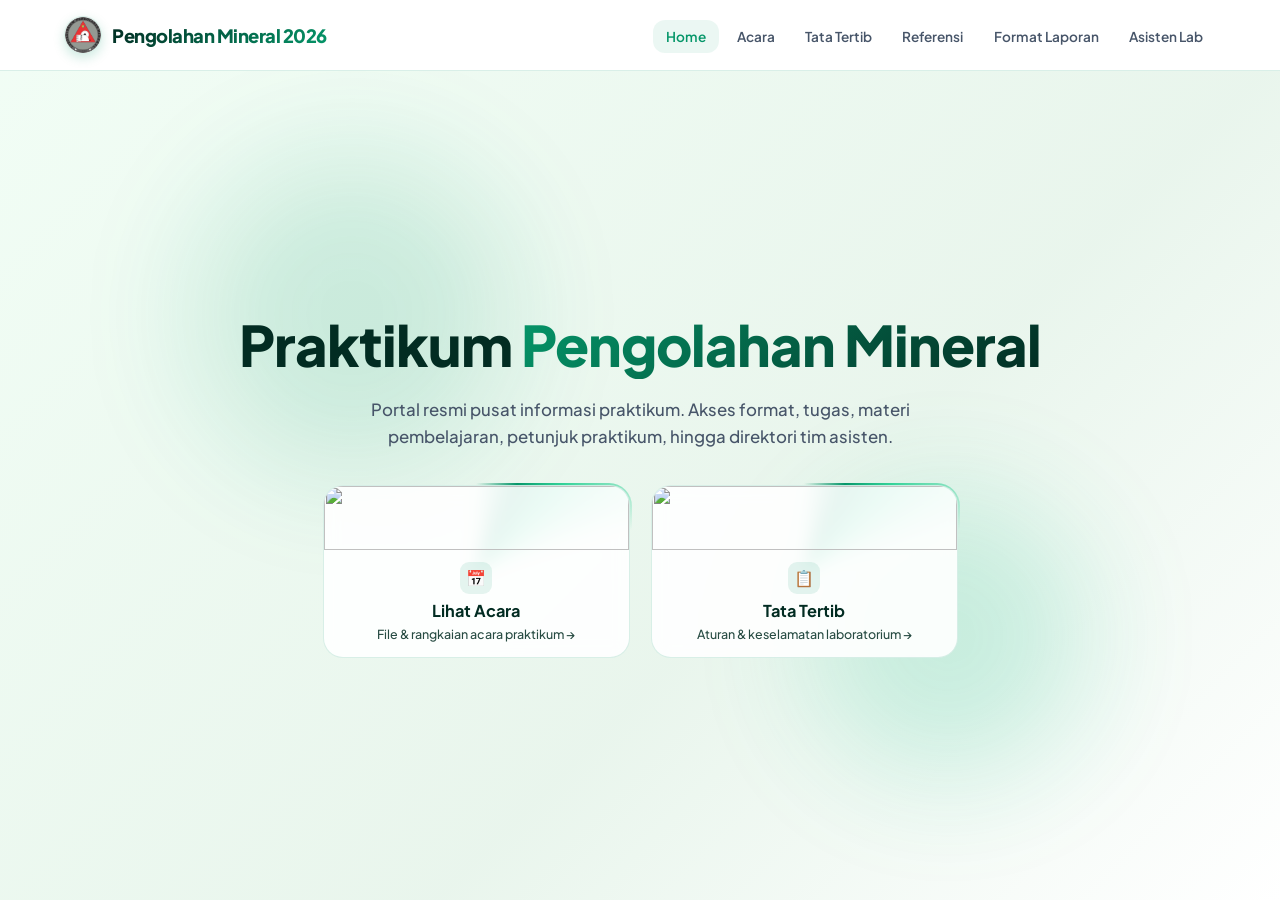
==== index.html @ 30dfb005 "initial commit" ====
<!DOCTYPE html>
<html lang="id">
<head>
  <meta charset="UTF-8">
  <meta name="viewport" content="width=device-width, initial-scale=1.0">
  <link rel="icon" type="png" href="logo.png">
  <title>LAB PM 2026</title>

  <!-- Google Fonts: Plus Jakarta Sans -->
  <link rel="preconnect" href="https://fonts.googleapis.com">
  <link rel="preconnect" href="https://fonts.gstatic.com" crossorigin>
  <link href="https://fonts.googleapis.com/css2?family=Plus+Jakarta+Sans:wght@300;400;500;600;700;800&display=swap" rel="stylesheet">

  <!-- CSS terpisah: common.css (nav & dasar, seragam di semua halaman) + index.css (khusus halaman ini) -->
  <link rel="stylesheet" href="css/common.css">
  <link rel="stylesheet" href="css/index.css">
</head>
<body>

  <div class="app-container">
    <!-- NAVBAR (markup seragam di semua halaman) -->
    <header class="top-header">
      <div class="nav-container">
        <a href="index.html" class="brand">
          <div class="brand-logo"><img src="logo.png" alt="Logo Laboratorium Pengolahan Mineral"></div>
          <span>Pengolahan Mineral 2026</span>
        </a>

        <button class="nav-toggle" id="navToggle" aria-label="Buka menu navigasi">
          <span></span><span></span><span></span>
        </button>

        <nav id="mainNav">
          <ul>
            <li><a href="index.html" class="active">Home</a></li>
            <li><a href="acara.html">Acara</a></li>
            <li><a href="tata_tertib.html">Tata Tertib</a></li>
            <li><a href="refrensi.html">Referensi</a></li>
            <li><a href="format_laporan.html">Format Laporan</a></li>
            <li><a href="asiste_lab.html">Asisten Lab</a></li>
          </ul>
        </nav>
      </div>
    </header>

    <!-- HERO SECTION FIT LAYAR -->
    <main class="hero-section">
      <!-- Orbs Animasi Bergerak di Background -->
      <div class="animated-orb orb-1"></div>
      <div class="animated-orb orb-2"></div>

      <div class="hero-container">

        <h1 class="hero-title">
          Praktikum <span>Pengolahan Mineral</span>
        </h1>

        <p class="hero-desc">
          Portal resmi pusat informasi praktikum. Akses format, tugas, materi pembelajaran, petunjuk praktikum, hingga direktori tim asisten.
        </p>

        <div class="hero-actions">
          <div class="action-card-glow">
            <a href="acara.html" class="action-card action-card-secondary">
              <div class="action-card-media">
                <img src="https://images.unsplash.com/photo-1600363503477-a8d1d6d57dfc?q=80&w=2022&auto=format&fit=crop&ixlib=rb-4.1.0&ixid=M3wxMjA3fDB8MHxwaG90by1wYWdlfHx8fGVufDB8fHx8fA%3D%3D" alt="" loading="lazy">
              </div>
              <div class="action-card-content">
                <span class="action-card-icon">📅</span>
                <span class="action-card-body">
                  <span class="action-card-title">Lihat Acara</span>
                  <span class="action-card-desc">File & rangkaian acara praktikum  →</span>
                </span>
              </div>
            </a>
          </div>
          <div class="action-card-glow">
            <a href="tata_tertib.html" class="action-card action-card-secondary">
              <div class="action-card-media">
                <img src="https://images.unsplash.com/photo-1562240020-ce31ccb0fa7d?q=80&w=1974&auto=format&fit=crop&ixlib=rb-4.1.0&ixid=M3wxMjA3fDB8MHxwaG90by1wYWdlfHx8fGVufDB8fHx8fA%3D%3D" alt="" loading="lazy">
              </div>
              <div class="action-card-content">
                <span class="action-card-icon">📋</span>
                <span class="action-card-body">
                  <span class="action-card-title">Tata Tertib</span>
                  <span class="action-card-desc">Aturan & keselamatan laboratorium  →</span>
                </span>
              </div>
            </a>
          </div>
        </div>
      </div>
    </main>
  </div>

  <script src="js/common.js"></script>
</body>
</html>
---- css/common.css ----
/* =========================================================
   COMMON.CSS
   Dipakai oleh SEMUA halaman MineralLab 2026.
   Berisi: reset, variabel warna, layout dasar, dan NAVBAR
   yang kini seragam di setiap halaman (index, acara,
   tata_tertib, refrensi, format_laporan, asiste_lab).
   ========================================================= */

* {
  margin: 0;
  padding: 0;
  box-sizing: border-box;
}

:root {
  --primary-green: #059669;
  --dark-green: #022c22;
  --mint-bg: #f0fdf4;
  --mint-soft: #e6f4ea;

  --gradient-main: linear-gradient(135deg, #059669 0%, #022c22 100%);
  --gradient-text: linear-gradient(135deg, #022c22 0%, #059669 100%);
  --gradient-ig: linear-gradient(45deg, #f09433 0%, #e6683c 25%, #dc2743 50%, #cc2366 75%, #bc1888 100%);

  --text-main: #0f172a;
  --text-muted: #475569;
  --white: #ffffff;
  --border-color: rgba(5, 150, 105, 0.15);

  --radius-sm: 12px;
  --radius-md: 20px;
  --radius-lg: 24px;
  --shadow-soft: 0 10px 30px -10px rgba(5, 150, 105, 0.08);
  --shadow-hover: 0 20px 35px -10px rgba(5, 150, 105, 0.18);
}

html, body {
  min-height: 100vh;
  width: 100%;
  background-color: var(--white);
  color: var(--text-main);
  font-family: 'Plus Jakarta Sans', sans-serif;
  -webkit-font-smoothing: antialiased;
  overflow-x: hidden;
}

.app-container {
  min-height: 100vh;
  display: flex;
  flex-direction: column;
  position: relative;
}

/* =========================================================
   NAVBAR (SERAGAM DI SEMUA HALAMAN)
   ========================================================= */

.top-header {
  position: sticky;
  top: 0;
  z-index: 100;
  background: rgba(255, 255, 255, 0.9);
  backdrop-filter: blur(12px);
  -webkit-backdrop-filter: blur(12px);
  border-bottom: 1px solid var(--border-color);
}

.nav-container {
  max-width: 1200px;
  margin: 0 auto;
  display: flex;
  justify-content: space-between;
  align-items: center;
  padding: 1rem 1.5rem;
  gap: 1rem;
}

.brand {
  display: flex;
  align-items: center;
  gap: 10px;
  font-weight: 800;
  font-size: 1.15rem;
  color: var(--dark-green);
  text-decoration: none;
  letter-spacing: -0.5px;
  flex-shrink: 0;
}

.brand-logo {
  width: 38px;
  height: 38px;
  flex-shrink: 0;
  background: var(--white);
  border-radius: 50%;
  display: flex;
  align-items: center;
  justify-content: center;
  overflow: hidden;
  color: var(--white);
  font-size: 1rem;
  box-shadow: 0 4px 12px rgba(5, 150, 105, 0.2);
  border: 1px solid var(--border-color);
}

.brand-logo img {
  width: 100%;
  height: 100%;
  object-fit: contain;
  display: block;
}

.brand span {
  background: var(--gradient-text);
  -webkit-background-clip: text;
  -webkit-text-fill-color: transparent;
}

nav {
  max-width: 100%;
}

.nav-toggle {
  display: none;
  flex-direction: column;
  justify-content: center;
  align-items: center;
  gap: 5px;
  width: 40px;
  height: 40px;
  background: rgba(5, 150, 105, 0.08);
  border: none;
  border-radius: var(--radius-sm);
  cursor: pointer;
  flex-shrink: 0;
}

.nav-toggle span {
  display: block;
  width: 20px;
  height: 2px;
  background: var(--primary-green);
  border-radius: 2px;
  transition: all 0.3s cubic-bezier(0.16, 1, 0.3, 1);
}

.nav-toggle.active span:nth-child(1) { transform: translateY(7px) rotate(45deg); }
.nav-toggle.active span:nth-child(2) { opacity: 0; }
.nav-toggle.active span:nth-child(3) { transform: translateY(-7px) rotate(-45deg); }

nav ul {
  display: flex;
  list-style: none;
  gap: 0.3rem;
  align-items: center;
}

nav a {
  text-decoration: none;
  color: var(--text-muted);
  padding: 0.5rem 0.8rem;
  font-weight: 600;
  font-size: 0.85rem;
  border-radius: var(--radius-sm);
  transition: all 0.2s ease;
  white-space: nowrap;
}

nav a:hover, nav a.active {
  color: var(--primary-green);
  background: rgba(5, 150, 105, 0.08);
}

/* =========================================================
   ELEMEN ANIMASI BACKGROUND (dipakai semua halaman)
   ========================================================= */

.animated-orb {
  position: absolute;
  border-radius: 50%;
  filter: blur(60px);
  z-index: 1;
  pointer-events: none;
  opacity: 0.5;
}

@keyframes floatOrb1 {
  0% { transform: translate(0, 0) scale(1); }
  50% { transform: translate(30px, -20px) scale(1.08); }
  100% { transform: translate(-15px, 15px) scale(0.95); }
}

@keyframes floatOrb2 {
  0% { transform: translate(0, 0) scale(1); }
  50% { transform: translate(-30px, 20px) scale(1.1); }
  100% { transform: translate(20px, -15px) scale(0.9); }
}

@keyframes fadeIn {
  from { opacity: 0; transform: translateY(10px); }
  to { opacity: 1; transform: translateY(0); }
}

@keyframes fadeInUp {
  from { opacity: 0; transform: translateY(20px); }
  to { opacity: 1; transform: translateY(0); }
}

/* =========================================================
   NAVBAR RESPONSIVE (SERAGAM)
   Nav di-scroll horizontal di layar kecil, TIDAK wrap
   ke banyak baris, supaya rapi & konsisten di semua halaman.
   ========================================================= */

@media (max-width: 768px) {
  .nav-container {
    flex-direction: row;
    flex-wrap: wrap;
    justify-content: space-between;
    align-items: center;
    padding: 0.75rem 1rem;
  }

  .nav-toggle {
    display: flex;
  }

  .brand {
    font-size: 0.95rem;
  }

  nav {
    order: 3;
    width: 100%;
    max-height: 0;
    overflow: hidden;
    transition: max-height 0.35s cubic-bezier(0.16, 1, 0.3, 1);
  }

  nav.nav-open {
    max-height: 400px;
    margin-top: 0.75rem;
  }

  nav ul {
    flex-direction: column;
    align-items: stretch;
    width: 100%;
    gap: 0.3rem;
    padding-bottom: 0.5rem;
  }

  nav a {
    display: block;
    width: 100%;
    text-align: center;
    padding: 0.7rem 0.8rem;
    font-size: 0.85rem;
  }
}

@media (max-width: 420px) {
  .brand span {
    display: inline;
  }
}
---- css/index.css ----
/* =========================================================
   INDEX.CSS — khusus halaman Home
   ========================================================= */

/* Kunci tampilan "satu layar penuh" hanya untuk layar besar (tablet ke atas).
   Di HP, tinggi dibiarkan menyesuaikan konten agar tidak terpotong/ada ruang kosong. */
@media (min-width: 769px) {
  html, body {
    height: 100vh;
    overflow: hidden;
  }
  .app-container {
    height: 100vh;
  }
}

/* HERO SECTION (FIT TO SCREEN) */
.hero-section {
  flex: 1;
  flex-shrink: 0;
  position: relative;
  display: flex;
  align-items: center;
  justify-content: center;
  padding: clamp(2.5rem, 8vw, 4rem) clamp(1.25rem, 4vw, 2rem);
  /* Overlay foto + latar hijau keputihan lembut */
  background:
    linear-gradient(135deg, rgba(240, 253, 244, 0.93) 0%, rgba(230, 244, 234, 0.88) 60%, rgba(255, 255, 255, 0.96) 100%),
    url('https://images.unsplash.com/photo-1600363503477-a8d1d6d57dfc?q=80https://images.unsplash.com/photo-1581091226825-a6a2a5aee158?auto=format&fit=crop&q=80&w=1800w=2022https://images.unsplash.com/photo-1581091226825-a6a2a5aee158?auto=format&fit=crop&q=80&w=1800auto=formathttps://images.unsplash.com/photo-1581091226825-a6a2a5aee158?auto=format&fit=crop&q=80&w=1800fit=crophttps://images.unsplash.com/photo-1581091226825-a6a2a5aee158?auto=format&fit=crop&q=80&w=1800ixlib=rb-4.1.0https://images.unsplash.com/photo-1581091226825-a6a2a5aee158?auto=format&fit=crop&q=80&w=1800ixid=M3wxMjA3fDB8MHxwaG90by1wYWdlfHx8fGVufDB8fHx8fA%3D%3D') center/cover no-repeat;
  overflow: hidden;
}

.orb-1 {
  width: clamp(180px, 40vw, 320px);
  height: clamp(180px, 40vw, 320px);
  background: rgba(5, 150, 105, 0.25);
  top: 10%;
  left: 15%;
  opacity: 0.6;
  animation: floatOrb1 12s infinite ease-in-out alternate;
}

.orb-2 {
  width: clamp(160px, 35vw, 280px);
  height: clamp(160px, 35vw, 280px);
  background: rgba(16, 185, 129, 0.3);
  bottom: 15%;
  right: 15%;
  opacity: 0.6;
  animation: floatOrb2 10s infinite ease-in-out alternate;
}

.hero-container {
  max-width: 820px;
  margin: 0 auto;
  text-align: center;
  position: relative;
  z-index: 2;
  display: flex;
  flex-direction: column;
  align-items: center;
}

/* ANIMASI BADGE PULSE */
.hero-badge {
  display: inline-flex;
  align-items: center;
  gap: 8px;
  background: rgba(255, 255, 255, 0.85);
  border: 1px solid var(--border-color);
  padding: 0.4rem 1rem;
  border-radius: 100px;
  font-size: clamp(0.65rem, 2vw, 0.8rem);
  font-weight: 700;
  color: var(--primary-green);
  margin-bottom: clamp(1rem, 3vw, 1.5rem);
  box-shadow: 0 4px 15px rgba(5, 150, 105, 0.08);
  backdrop-filter: blur(8px);
  animation: fadeIn 0.6s ease;
  text-align: center;
  max-width: 100%;
}

.hero-badge .dot {
  width: 8px;
  height: 8px;
  background: var(--primary-green);
  border-radius: 50%;
  box-shadow: 0 0 0 0 rgba(5, 150, 105, 0.7);
  animation: pulseDot 2s infinite;
}

.hero-title {
  font-size: clamp(1.9rem, 6vw, 3.5rem);
  font-weight: 800;
  line-height: 1.2;
  letter-spacing: -1px;
  color: var(--dark-green);
  margin-bottom: clamp(0.8rem, 2vw, 1.2rem);
  animation: fadeInUp 0.8s ease;
}

.hero-title span {
  background: var(--gradient-main);
  -webkit-background-clip: text;
  -webkit-text-fill-color: transparent;
}

.hero-desc {
  font-size: clamp(0.85rem, 2.2vw, 1.05rem);
  color: var(--text-muted);
  line-height: 1.6;
  margin-bottom: clamp(1.25rem, 3vw, 2rem);
  max-width: 620px;
  font-weight: 500;
  animation: fadeInUp 0.8s ease 0.2s both;
}

.hero-actions {
  display: grid;
  grid-template-columns: repeat(2, minmax(0, 1fr));
  gap: 1rem;
  width: 100%;
  max-width: 640px;
  animation: fadeInUp 0.8s ease 0.4s both;
}

.action-card-glow {
  position: relative;
  border-radius: calc(var(--radius-md) + 3px);
  padding: 2.5px;
  overflow: hidden;
  isolation: isolate;
}

.action-card-glow::before {
  content: '';
  position: absolute;
  inset: -60%;
  background: conic-gradient(
    from 0deg,
    transparent 0deg,
    var(--primary-green) 25deg,
    #34d399 45deg,
    transparent 75deg,
    transparent 360deg
  );
  animation: spinBorder 3.5s linear infinite;
}

@keyframes spinBorder {
  to { transform: rotate(360deg); }
}

.action-card {
  position: relative;
  z-index: 1;
  display: flex;
  flex-direction: column;
  border-radius: var(--radius-md);
  overflow: hidden;
  text-decoration: none;
  text-align: left;
  transition: all 0.3s cubic-bezier(0.16, 1, 0.3, 1);
}

.action-card-media {
  position: relative;
  width: 100%;
  height: 64px;
  overflow: hidden;
  flex-shrink: 0;
}

.action-card-media img {
  width: 100%;
  height: 100%;
  object-fit: cover;
  display: block;
  transition: transform 0.4s ease;
}

.action-card:hover .action-card-media img {
  transform: scale(1.06);
}

.action-card-content {
  display: flex;
  flex-direction: column;
  align-items: center;
  text-align: center;
  gap: 0.4rem;
  padding: 0.7rem 1rem 0.85rem;
}

.action-card-icon {
  flex-shrink: 0;
  width: 32px;
  height: 32px;
  border-radius: 9px;
  display: flex;
  align-items: center;
  justify-content: center;
  font-size: 1rem;
}

.action-card-body {
  display: flex;
  flex-direction: column;
  align-items: center;
  gap: 4px;
  min-width: 0;
}

.action-card-title {
  font-weight: 700;
  font-size: 1.02rem;
}

.action-card-desc {
  font-size: 0.78rem;
  font-weight: 500;
  line-height: 1.45;
  opacity: 0.85;
}

.action-card-arrow {
  margin-top: 0.2rem;
  align-self: center;
  font-size: 1.2rem;
  flex-shrink: 0;
  transition: transform 0.3s ease;
}

.action-card:hover .action-card-arrow {
  transform: translateX(4px);
}

.action-card-primary {
  background: var(--gradient-main);
  color: var(--white);
  box-shadow: 0 10px 25px -5px rgba(5, 150, 105, 0.3);
}

.action-card-primary .action-card-icon {
  background: rgba(255, 255, 255, 0.18);
}

.action-card-primary .action-card-desc {
  color: rgba(255, 255, 255, 0.85);
}

.action-card-primary:hover {
  transform: translateY(-3px);
  box-shadow: 0 15px 30px -5px rgba(5, 150, 105, 0.4);
}

.action-card-secondary {
  background: rgba(255, 255, 255, 0.9);
  color: var(--dark-green);
  border: 1px solid var(--border-color);
  backdrop-filter: blur(8px);
}

.action-card-secondary .action-card-icon {
  background: rgba(5, 150, 105, 0.1);
  color: var(--primary-green);
}

.action-card-secondary:hover {
  background: var(--white);
  border-color: rgba(5, 150, 105, 0.4);
  transform: translateY(-3px);
}

@keyframes pulseDot {
  0% {
    transform: scale(0.95);
    box-shadow: 0 0 0 0 rgba(5, 150, 105, 0.7);
  }
  70% {
    transform: scale(1);
    box-shadow: 0 0 0 8px rgba(5, 150, 105, 0);
  }
  100% {
    transform: scale(0.95);
    box-shadow: 0 0 0 0 rgba(5, 150, 105, 0);
  }
}

/* RESPONSIVE */
@media (max-width: 768px) {
  /* Di HP, .app-container hanya punya min-height: 100vh (aturan
     min-width: 769px di atas tidak berlaku di sini), sehingga
     .hero-section (flex: 1) bisa lebih tinggi dari kontennya sendiri.
     align-items: center pada kondisi ini membuat hero-container
     "terjebak" di tengah ruang kosong tersebut, bukan di atas.
     Maka di mobile kita pindah ke flex-start supaya konten selalu
     mulai dari atas, tetap fleksibel mengikuti tinggi konten apa pun
     ukuran layarnya. */
  .hero-section {
    align-items: flex-start;
    padding-top: clamp(2rem, 10vw, 3rem);
    padding-bottom: clamp(2rem, 10vw, 3rem);
  }

  /* Card di-stack 1 kolom, tinggi mengikuti konten (tidak dipaksa
     dengan min-height) supaya seringkas mungkin, dan hero-section
     punya padding-bottom sebagai ruang aman agar card kedua
     (secondary) tidak terlihat terpotong. */
  .hero-actions {
    grid-template-columns: 1fr;
    gap: 0.75rem;
  }

  .action-card-media {
    height: 56px;
  }

  .action-card-title {
    font-size: 0.98rem;
  }

  .action-card-desc {
    font-size: 0.76rem;
  }
}

@media (max-width: 420px) {
  .hero-badge { font-size: 0.62rem; padding: 0.35rem 0.8rem; }
}
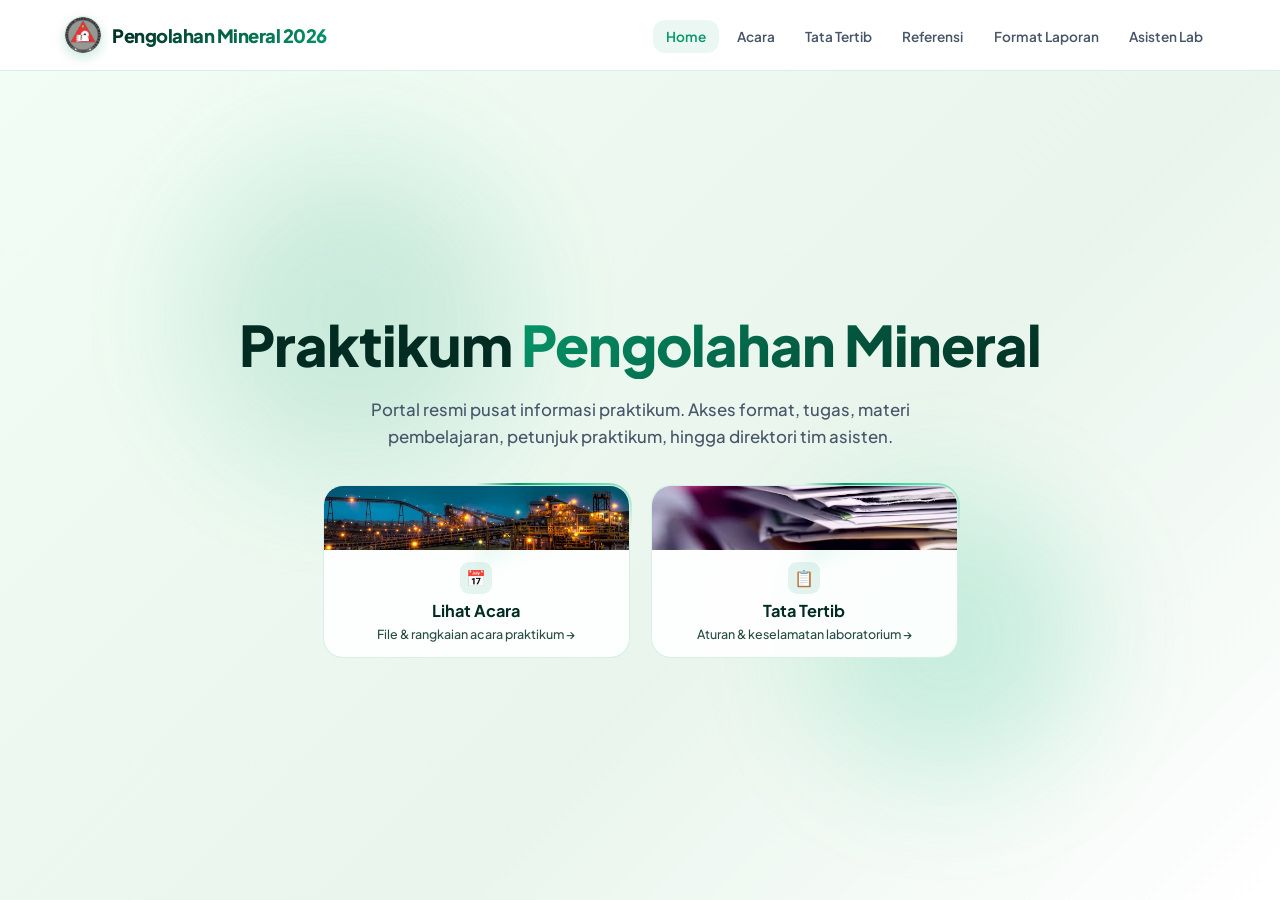
==== commit ee6e6751: "Update website" ====
--- a/index.html
+++ b/index.html
@@ -63,7 +63,7 @@
           <div class="action-card-glow">
             <a href="acara.html" class="action-card action-card-secondary">
               <div class="action-card-media">
-                <img src="https://images.unsplash.com/photo-1600363503477-a8d1d6d57dfc?q=80&w=2022&auto=format&fit=crop&ixlib=rb-4.1.0&ixid=M3wxMjA3fDB8MHxwaG90by1wYWdlfHx8fGVufDB8fHx8fA%3D%3D" alt="" loading="lazy">
+                <img src="image/CardAcara.svg" alt="" loading="lazy">
               </div>
               <div class="action-card-content">
                 <span class="action-card-icon">📅</span>
@@ -77,7 +77,7 @@
           <div class="action-card-glow">
             <a href="tata_tertib.html" class="action-card action-card-secondary">
               <div class="action-card-media">
-                <img src="https://images.unsplash.com/photo-1562240020-ce31ccb0fa7d?q=80&w=1974&auto=format&fit=crop&ixlib=rb-4.1.0&ixid=M3wxMjA3fDB8MHxwaG90by1wYWdlfHx8fGVufDB8fHx8fA%3D%3D" alt="" loading="lazy">
+                <img src="image/CardTatip.svg" alt="" loading="lazy">
               </div>
               <div class="action-card-content">
                 <span class="action-card-icon">📋</span>
--- a/css/index.css
+++ b/css/index.css
@@ -25,8 +25,7 @@
   padding: clamp(2.5rem, 8vw, 4rem) clamp(1.25rem, 4vw, 2rem);
   /* Overlay foto + latar hijau keputihan lembut */
   background:
-    linear-gradient(135deg, rgba(240, 253, 244, 0.93) 0%, rgba(230, 244, 234, 0.88) 60%, rgba(255, 255, 255, 0.96) 100%),
-    url('https://images.unsplash.com/photo-1600363503477-a8d1d6d57dfc?q=80https://images.unsplash.com/photo-1581091226825-a6a2a5aee158?auto=format&fit=crop&q=80&w=1800w=2022https://images.unsplash.com/photo-1581091226825-a6a2a5aee158?auto=format&fit=crop&q=80&w=1800auto=formathttps://images.unsplash.com/photo-1581091226825-a6a2a5aee158?auto=format&fit=crop&q=80&w=1800fit=crophttps://images.unsplash.com/photo-1581091226825-a6a2a5aee158?auto=format&fit=crop&q=80&w=1800ixlib=rb-4.1.0https://images.unsplash.com/photo-1581091226825-a6a2a5aee158?auto=format&fit=crop&q=80&w=1800ixid=M3wxMjA3fDB8MHxwaG90by1wYWdlfHx8fGVufDB8fHx8fA%3D%3D') center/cover no-repeat;
+    linear-gradient(135deg, rgba(240, 253, 244, 0.93) 0%, rgba(230, 244, 234, 0.88) 60%, rgba(255, 255, 255, 0.96) 100%);
   overflow: hidden;
 }
 
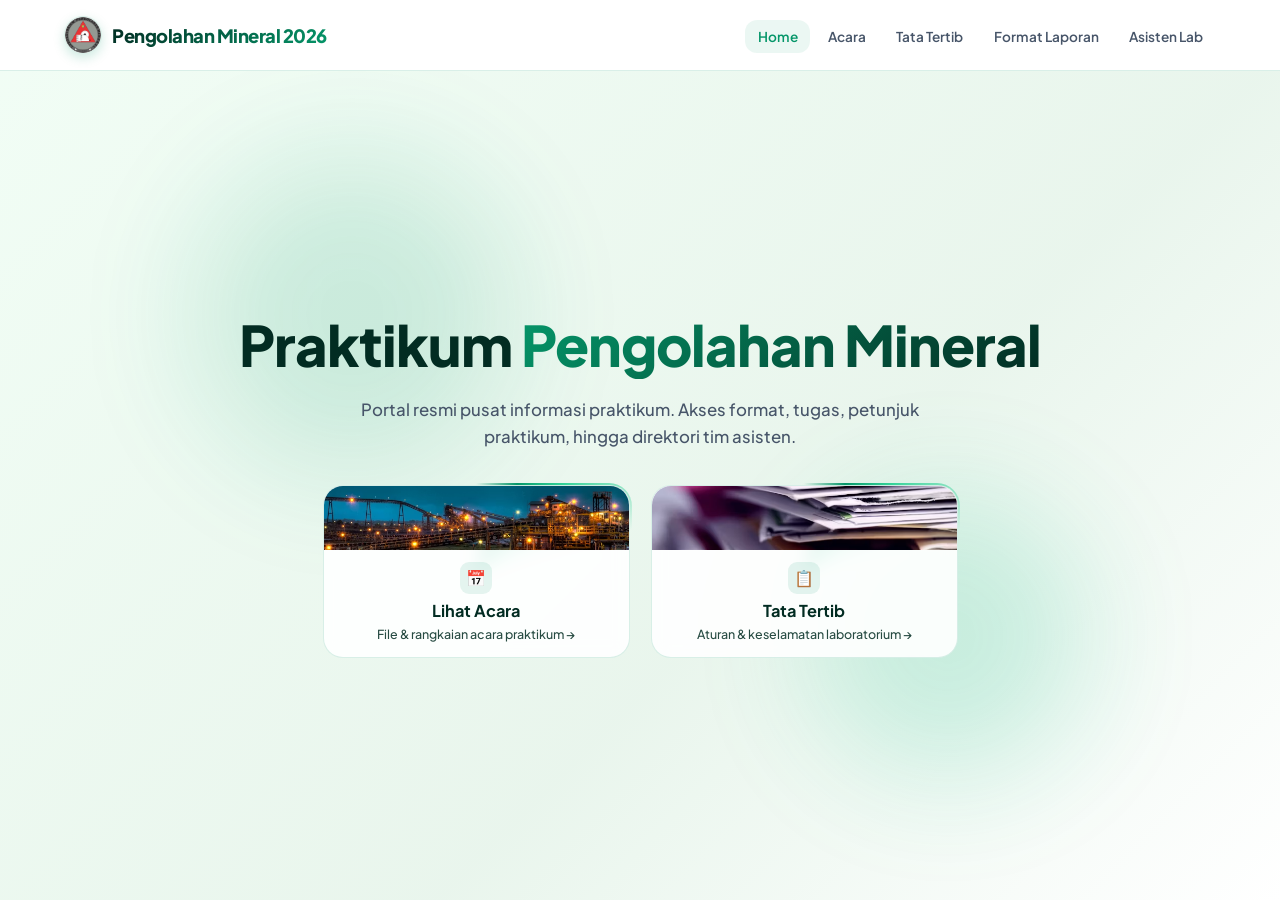
==== commit 28b91bbd: "Update website" ====
--- a/index.html
+++ b/index.html
@@ -35,7 +35,7 @@
             <li><a href="index.html" class="active">Home</a></li>
             <li><a href="acara.html">Acara</a></li>
             <li><a href="tata_tertib.html">Tata Tertib</a></li>
-            <li><a href="refrensi.html">Referensi</a></li>
+            <!-- <li><a href="refrensi.html">Referensi</a></li> -->
             <li><a href="format_laporan.html">Format Laporan</a></li>
             <li><a href="asiste_lab.html">Asisten Lab</a></li>
           </ul>
@@ -56,7 +56,7 @@
         </h1>
 
         <p class="hero-desc">
-          Portal resmi pusat informasi praktikum. Akses format, tugas, materi pembelajaran, petunjuk praktikum, hingga direktori tim asisten.
+          Portal resmi pusat informasi praktikum. Akses format, tugas, petunjuk praktikum, hingga direktori tim asisten.
         </p>
 
         <div class="hero-actions">
